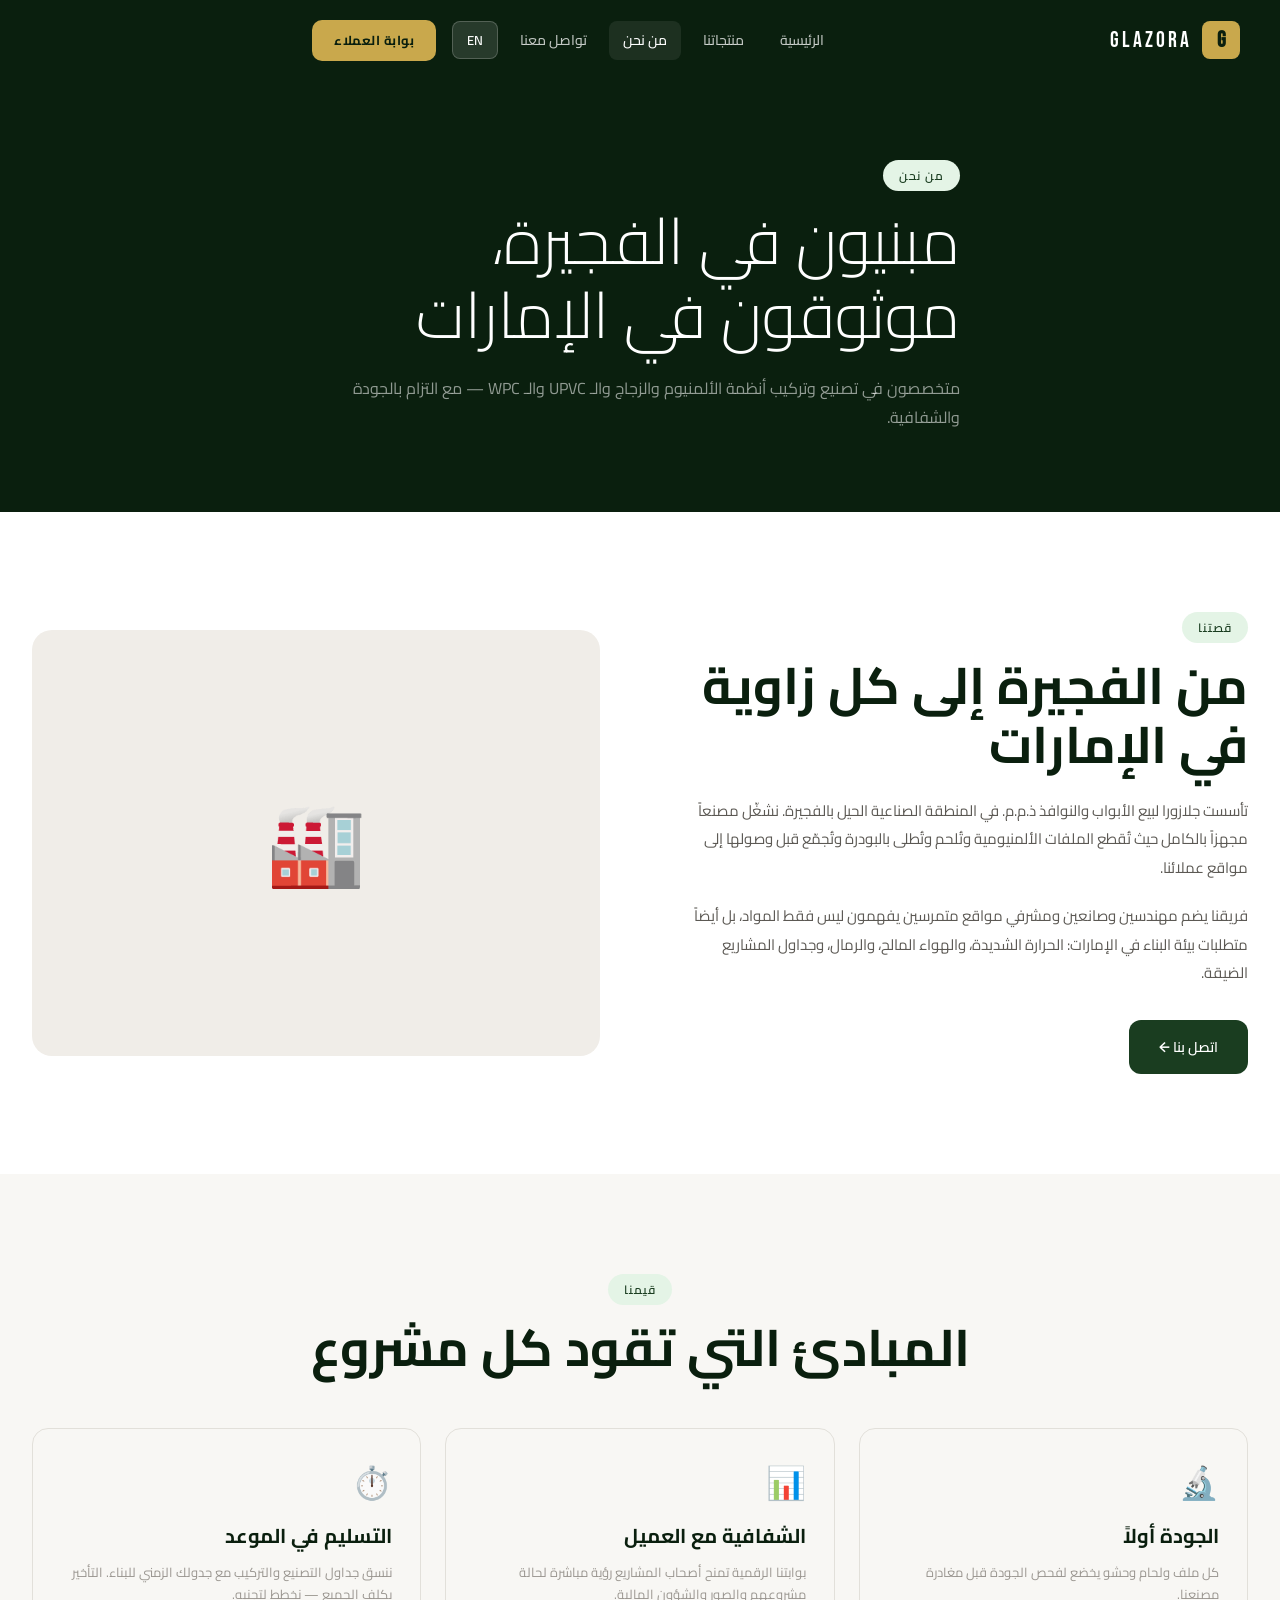
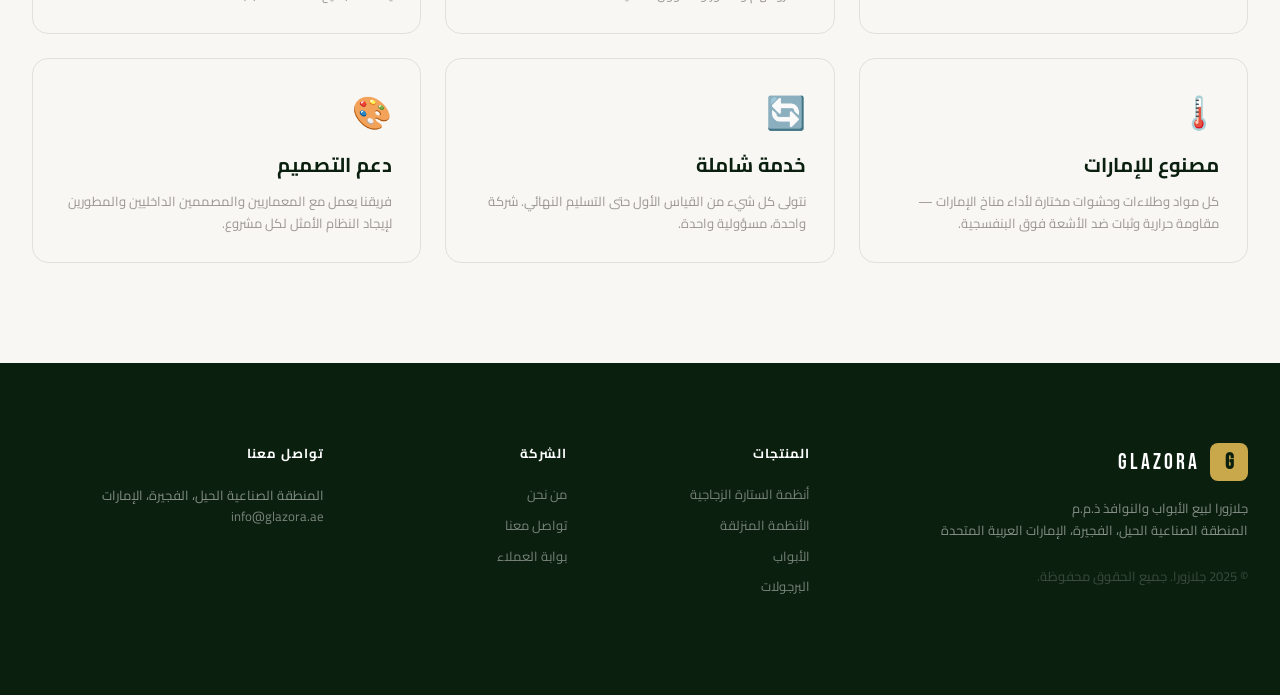
==== about.html @ d3eaf619 "Initial commit" ====
<!DOCTYPE html>
<html lang="ar" dir="rtl">
<head>
  <meta charset="UTF-8"/>
  <meta name="viewport" content="width=device-width, initial-scale=1.0"/>
  <title>من نحن – جلازورا</title>
  <link rel="stylesheet" href="css/style.css"/>
  <link href="https://fonts.googleapis.com/css2?family=Cormorant+Garamond:ital,wght@0,300;0,400;0,500;0,600;0,700;1,400;1,600&family=DM+Sans:wght@300;400;500;600&family=Bebas+Neue&family=Cairo:wght@300;400;500;600;700;800&display=swap" rel="stylesheet"/>
</head>
<body>

<nav class="nav scrolled" id="mainNav">
  <div class="nav-inner">
    <a href="index.html" class="logo"><span class="logo-mark">G</span><span class="logo-text">GLAZORA</span></a>
    <div class="nav-links" id="navLinks">
      <a href="index.html" class="nav-link" data-i18n="nav_home">الرئيسية</a>
      <a href="products.html" class="nav-link" data-i18n="nav_products">منتجاتنا</a>
      <a href="about.html" class="nav-link active" data-i18n="nav_about">من نحن</a>
      <a href="contact.html" class="nav-link" data-i18n="nav_contact">تواصل معنا</a>
      <button class="lang-toggle" id="langToggle" onclick="toggleLang()">EN</button>
      <a href="signin.html" class="nav-btn" data-i18n="nav_portal">بوابة العملاء</a>
    </div>
    <div style="display:flex;align-items:center;gap:10px;">
      <button class="lang-toggle lang-toggle-mobile" id="langToggleMobile" onclick="toggleLang()">EN</button>
      <button class="hamburger" id="hamburger"><span></span><span></span><span></span></button>
    </div>
  </div>
</nav>

<!-- HERO -->
<section class="about-hero">
  <div class="container">
    <div class="about-hero-content fade-in">
      <div class="section-tag" data-i18n="about_tag">من نحن</div>
      <h1 data-i18n="about_title">مبنيون في الفجيرة،<br/>موثوقون في الإمارات</h1>
      <p data-i18n="about_sub">متخصصون في تصنيع وتركيب أنظمة الألمنيوم والزجاج والـ UPVC والـ WPC.</p>
    </div>
  </div>
</section>

<!-- STORY -->
<section style="padding:100px 0;">
  <div class="container">
    <div class="story-grid">
      <div class="fade-in">
        <div class="section-tag" data-i18n="story_tag">قصتنا</div>
        <h2 class="section-title" data-i18n="story_title">من الفجيرة إلى كل زاوية في الإمارات</h2>
        <p style="font-size:15px;color:var(--gray-500);line-height:1.9;margin-bottom:20px;" data-i18n="story_p1">تأسست جلازورا لبيع الأبواب والنوافذ ذ.م.م. في المنطقة الصناعية الحيل بالفجيرة.</p>
        <p style="font-size:15px;color:var(--gray-500);line-height:1.9;margin-bottom:32px;" data-i18n="story_p2">فريقنا يضم مهندسين وصانعين ومشرفي مواقع متمرسين يفهمون بيئة البناء في الإمارات.</p>
        <a href="contact.html" class="btn-primary" data-i18n="story_btn">اتصل بنا ←</a>
      </div>
      <div class="story-img fade-in fade-in-delay-1">🏭</div>
    </div>
  </div>
</section>

<!-- VALUES -->
<section style="background:var(--off-white);padding:100px 0;">
  <div class="container">
    <div style="text-align:center;margin-bottom:16px;">
      <div class="section-tag" data-i18n="val_tag">قيمنا</div>
      <h2 class="section-title" data-i18n="val_title">المبادئ التي تقود كل مشروع</h2>
    </div>
    <div class="values-grid">
      <div class="val-card fade-in"><div class="val-icon">🔬</div><h3 data-i18n="val_quality">الجودة أولاً</h3><p data-i18n="val_quality_desc">كل ملف ولحام وحشو يخضع لفحص الجودة قبل مغادرة مصنعنا.</p></div>
      <div class="val-card fade-in fade-in-delay-1"><div class="val-icon">📊</div><h3 data-i18n="val_trans">الشفافية مع العميل</h3><p data-i18n="val_trans_desc">بوابتنا الرقمية تمنح أصحاب المشاريع رؤية مباشرة لحالة مشروعهم.</p></div>
      <div class="val-card fade-in fade-in-delay-2"><div class="val-icon">⏱️</div><h3 data-i18n="val_time">التسليم في الموعد</h3><p data-i18n="val_time_desc">ننسق جداول التصنيع والتركيب مع جدولك الزمني.</p></div>
      <div class="val-card fade-in"><div class="val-icon">🌡️</div><h3 data-i18n="val_uae">مصنوع للإمارات</h3><p data-i18n="val_uae_desc">كل مواد وطلاءات مختارة لأداء مناخ الإمارات.</p></div>
      <div class="val-card fade-in fade-in-delay-1"><div class="val-icon">🔄</div><h3 data-i18n="val_e2e">خدمة شاملة</h3><p data-i18n="val_e2e_desc">نتولى كل شيء من القياس الأول حتى التسليم النهائي.</p></div>
      <div class="val-card fade-in fade-in-delay-2"><div class="val-icon">🎨</div><h3 data-i18n="val_design">دعم التصميم</h3><p data-i18n="val_design_desc">فريقنا يعمل مع المعماريين والمصممين الداخليين.</p></div>
    </div>
  </div>
</section>

<!-- FOOTER -->
<footer class="footer">
  <div class="container">
    <div class="footer-grid">
      <div class="footer-brand">
        <a href="index.html" class="logo logo-light"><span class="logo-mark">G</span><span class="logo-text">GLAZORA</span></a>
        <p data-i18n="footer_company">جلازورا لبيع الأبواب والنوافذ ذ.م.م</p>
        <p data-i18n="footer_location">المنطقة الصناعية الحيل، الفجيرة، الإمارات العربية المتحدة</p>
        <p class="footer-cr" data-i18n="footer_rights">© 2025 جلازورا. جميع الحقوق محفوظة.</p>
      </div>
      <div class="footer-col">
        <h4 data-i18n="footer_products">المنتجات</h4>
        <a href="products.html" data-i18n="prod_curtain">أنظمة الستارة الزجاجية</a>
        <a href="products.html" data-i18n="prod_sliding">الأنظمة المنزلقة</a>
        <a href="products.html" data-i18n="prod_doors">الأبواب</a>
        <a href="products.html" data-i18n="prod_pergola">البرجولات</a>
      </div>
      <div class="footer-col">
        <h4 data-i18n="footer_company_col">الشركة</h4>
        <a href="about.html" data-i18n="footer_about">من نحن</a>
        <a href="contact.html" data-i18n="footer_contact">تواصل معنا</a>
        <a href="signin.html" data-i18n="nav_portal">بوابة العملاء</a>
      </div>
      <div class="footer-col">
        <h4 data-i18n="footer_contact_col">تواصل معنا</h4>
        <p data-i18n="loc_val">المنطقة الصناعية الحيل، الفجيرة، الإمارات</p>
        <a href="mailto:info@glazora.ae">info@glazora.ae</a>
      </div>
    </div>
  </div>
</footer>

<script src="js/i18n.js"></script>
<script src="js/api.js"></script>
<script src="js/main.js"></script>
<script>
function toggleLang() {
  const newLang = currentLang === 'ar' ? 'en' : 'ar';
  setLang(newLang);
  document.getElementById('langToggle').textContent = newLang === 'ar' ? 'EN' : 'ع';
  document.getElementById('langToggleMobile').textContent = newLang === 'ar' ? 'EN' : 'ع';
}
</script>
</body>
</html>
---- css/style.css ----
/* ============================================
   GLAZORA – Complete Design System
   Arabic RTL Default | Dark Green Luxury
   ============================================ */

/* ── Fonts ─────────────────────────────────── */
@import url('https://fonts.googleapis.com/css2?family=Cormorant+Garamond:ital,wght@0,300;0,400;0,500;0,600;0,700;1,400;1,600&family=DM+Sans:wght@300;400;500;600&family=Bebas+Neue&family=Cairo:wght@300;400;500;600;700;800&display=swap');

/* ── Tokens ─────────────────────────────────── */
:root {
  --green-900: #0a1f0e;
  --green-800: #112a16;
  --green-700: #1a3d20;
  --green-600: #2d5e34;
  --green-500: #3d7a45;
  --green-400: #5db86a;
  --green-300: #8fd097;
  --green-200: #c4e8c9;
  --green-100: #e4f4e6;
  --gold:       #c9a84c;
  --gold-light: #e8d08a;
  --off-white:  #f8f7f4;
  --cream:      #f2efe8;
  --gray-600:   #3d3a35;
  --gray-500:   #5c5954;
  --gray-400:   #9a9690;
  --gray-300:   #c8c5bf;
  --gray-200:   #e2e0da;
  --gray-100:   #f0ede8;
  --white:      #ffffff;
  --font-display: 'Cormorant Garamond', 'Cairo', serif;
  --font-sans: 'DM Sans', 'Cairo', sans-serif;
  --font-arabic: 'Cairo', 'DM Sans', sans-serif;
  --font-title: 'Bebas Neue', 'Cairo', sans-serif;
  --radius: 16px;
  --radius-sm: 8px;
  --shadow: 0 4px 24px rgba(0,0,0,0.06);
  --shadow-md: 0 8px 40px rgba(0,0,0,0.10);
  --shadow-lg: 0 16px 64px rgba(0,0,0,0.14);
  --transition: 0.3s cubic-bezier(0.4,0,0.2,1);
}

/* ── Reset ──────────────────────────────────── */
*, *::before, *::after { box-sizing: border-box; margin: 0; padding: 0; }
html { scroll-behavior: smooth; }
body {
  font-family: var(--font-arabic);
  background: var(--white);
  color: var(--gray-600);
  line-height: 1.6;
  -webkit-font-smoothing: antialiased;
}
[lang="en"] body { font-family: var(--font-sans); }
a { color: inherit; text-decoration: none; }
img { max-width: 100%; display: block; }
button { cursor: pointer; border: none; background: none; font-family: inherit; }
input, textarea, select { font-family: inherit; }

/* ── Container ──────────────────────────────── */
.container { max-width: 1280px; margin: 0 auto; padding: 0 32px; }
@media (max-width: 768px) { .container { padding: 0 20px; } }

/* ── NAV ────────────────────────────────────── */
.nav {
  position: fixed; top: 0; inset-inline-start: 0; inset-inline-end: 0;
  z-index: 1000;
  padding: 20px 40px;
  transition: var(--transition);
}
.nav.scrolled {
  background: rgba(10,31,14,0.96);
  backdrop-filter: blur(16px);
  padding: 14px 40px;
  box-shadow: 0 2px 24px rgba(0,0,0,0.2);
}
.nav-inner { display: flex; align-items: center; justify-content: space-between; max-width: 1280px; margin: 0 auto; }
.logo { display: flex; align-items: center; gap: 10px; color: var(--white); }
.logo-mark {
  width: 38px; height: 38px; border-radius: 8px;
  background: var(--gold); color: var(--green-900);
  display: flex; align-items: center; justify-content: center;
  font-family: var(--font-title); font-size: 22px; font-weight: 700;
}
.logo-text { font-family: var(--font-title); font-size: 22px; letter-spacing: 3px; color: var(--white); }
.nav-links { display: flex; align-items: center; gap: 8px; }
.nav-link {
  color: rgba(255,255,255,0.75); font-size: 14px; font-weight: 500;
  padding: 8px 14px; border-radius: 8px;
  transition: var(--transition);
}
.nav-link:hover, .nav-link.active { color: var(--white); background: rgba(255,255,255,0.08); }
.nav-btn {
  background: var(--gold); color: var(--green-900);
  padding: 10px 22px; border-radius: 10px;
  font-size: 13px; font-weight: 700; letter-spacing: 0.5px;
  transition: var(--transition); margin-inline-start: 8px;
}
.nav-btn:hover { background: var(--gold-light); transform: translateY(-1px); }
.lang-toggle {
  background: rgba(255,255,255,0.12); color: var(--white);
  border: 1px solid rgba(255,255,255,0.2);
  padding: 6px 14px; border-radius: 8px; font-size: 13px; font-weight: 600;
  transition: var(--transition); cursor: pointer;
}
.lang-toggle:hover { background: rgba(255,255,255,0.2); }
.lang-toggle-mobile { display: none; }
.hamburger { display: none; flex-direction: column; gap: 5px; padding: 4px; }
.hamburger span { display: block; width: 24px; height: 2px; background: var(--white); border-radius: 2px; transition: var(--transition); }
@media (max-width: 900px) {
  .nav { padding: 16px 20px; }
  .nav.scrolled { padding: 12px 20px; }
  .nav-links { display: none; }
  .hamburger { display: flex; }
  .lang-toggle-mobile { display: block; }
  .nav-links.open {
    display: flex; flex-direction: column;
    position: fixed; top: 70px; inset-inline-start: 0; inset-inline-end: 0;
    background: var(--green-900); padding: 20px; gap: 6px;
  }
}

/* ── Buttons ─────────────────────────────────── */
.btn-primary {
  display: inline-flex; align-items: center; gap: 8px;
  background: var(--green-700); color: var(--white);
  padding: 14px 28px; border-radius: 12px;
  font-size: 14px; font-weight: 600;
  transition: var(--transition);
  border: 2px solid transparent;
}
.btn-primary:hover { background: var(--green-600); transform: translateY(-2px); box-shadow: 0 8px 24px rgba(26,61,32,0.3); }
.btn-primary.light { background: var(--gold); color: var(--green-900); }
.btn-primary.light:hover { background: var(--gold-light); }
.btn-ghost {
  display: inline-flex; align-items: center; gap: 8px;
  background: rgba(255,255,255,0.1); color: var(--white);
  border: 1.5px solid rgba(255,255,255,0.3);
  padding: 14px 28px; border-radius: 12px;
  font-size: 14px; font-weight: 500;
  transition: var(--transition);
  backdrop-filter: blur(8px);
}
.btn-ghost:hover { background: rgba(255,255,255,0.18); transform: translateY(-2px); }
.btn-outline {
  display: inline-flex; align-items: center; gap: 8px;
  background: transparent; color: var(--green-700);
  border: 2px solid var(--green-300);
  padding: 12px 24px; border-radius: 12px;
  font-size: 14px; font-weight: 600;
  transition: var(--transition);
}
.btn-outline:hover { background: var(--green-100); border-color: var(--green-500); transform: translateY(-1px); }

/* ── HERO ────────────────────────────────────── */
.hero {
  min-height: 100vh; background: var(--green-900);
  display: flex; align-items: center;
  position: relative; overflow: hidden; padding: 120px 40px 80px;
}
.hero-bg { position: absolute; inset: 0; }
.hero-grid {
  position: absolute; inset: 0;
  background-image: linear-gradient(rgba(255,255,255,0.03) 1px, transparent 1px),
                    linear-gradient(90deg, rgba(255,255,255,0.03) 1px, transparent 1px);
  background-size: 60px 60px;
}
.hero-glow {
  position: absolute; top: -20%; inset-inline-start: 50%; transform: translateX(-50%);
  width: 60%; height: 60%; border-radius: 50%;
  background: radial-gradient(ellipse, rgba(93,184,106,0.12), transparent 70%);
}
.hero-content { position: relative; z-index: 1; max-width: 1280px; margin: 0 auto; width: 100%; display: grid; grid-template-columns: 1fr 1fr; gap: 80px; align-items: center; }
.hero-tag { font-size: 12px; letter-spacing: 3px; text-transform: uppercase; color: var(--green-400); margin-bottom: 24px; }
.hero-title {
  font-family: var(--font-display); font-size: clamp(52px, 7vw, 96px);
  font-weight: 300; color: var(--white); line-height: 1.0; margin-bottom: 28px;
}
.hero-title em { font-style: italic; color: var(--gold); }
.hero-sub { font-size: 16px; color: rgba(255,255,255,0.6); line-height: 1.8; margin-bottom: 40px; max-width: 460px; }
.hero-actions { display: flex; gap: 16px; flex-wrap: wrap; margin-bottom: 56px; }
.hero-stats { display: flex; align-items: center; gap: 0; }
.stat { text-align: center; padding: 0 28px; }
.stat:first-child { padding-inline-start: 0; }
.stat-num { display: block; font-family: var(--font-title); font-size: 36px; color: var(--white); line-height: 1; }
.stat-label { display: block; font-size: 11px; color: rgba(255,255,255,0.4); margin-top: 4px; text-transform: uppercase; letter-spacing: 1px; }
.stat-div { width: 1px; height: 40px; background: rgba(255,255,255,0.12); }
.hero-right { display: flex; flex-direction: column; gap: 20px; }
.hero-cards { display: grid; grid-template-columns: repeat(3, 1fr); gap: 12px; }
.hero-card {
  background: rgba(255,255,255,0.06); border: 1px solid rgba(255,255,255,0.08);
  border-radius: 12px; padding: 20px 16px; text-align: center;
  backdrop-filter: blur(8px); transition: var(--transition);
}
.hero-card:hover { background: rgba(255,255,255,0.1); transform: translateY(-4px); }
.hcard-icon { font-size: 28px; margin-bottom: 8px; }
.hcard-label { font-size: 11px; color: rgba(255,255,255,0.5); letter-spacing: 1px; }
.hero-img-placeholder {
  background: rgba(255,255,255,0.04); border: 1px solid rgba(255,255,255,0.08);
  border-radius: 20px; aspect-ratio: 16/9; display: flex; align-items: center; justify-content: center;
}
.img-shimmer { text-align: center; padding: 40px; }
.shimmer-line { height: 8px; background: rgba(255,255,255,0.08); border-radius: 4px; margin: 12px auto; max-width: 180px; }
.shimmer-line.short { max-width: 100px; }
.img-note { font-size: 12px; color: rgba(255,255,255,0.25); margin-top: 16px; }
.scroll-hint { position: absolute; bottom: 32px; inset-inline-start: 50%; transform: translateX(-50%); display: flex; flex-direction: column; align-items: center; gap: 8px; color: rgba(255,255,255,0.3); font-size: 11px; letter-spacing: 2px; }
.scroll-line { width: 1px; height: 40px; background: linear-gradient(to bottom, transparent, rgba(255,255,255,0.3)); }
@media (max-width: 1024px) { .hero-content { grid-template-columns: 1fr; gap: 40px; } .hero-right { display: none; } }
@media (max-width: 768px) { .hero { padding: 100px 20px 60px; } .hero-title { font-size: 52px; } }

/* ── MARQUEE ─────────────────────────────────── */
.marquee-wrap { overflow: hidden; background: var(--green-800); padding: 14px 0; border-top: 1px solid rgba(255,255,255,0.06); }
.marquee-track { display: flex; gap: 24px; white-space: nowrap; animation: marquee 30s linear infinite; }
[dir="rtl"] .marquee-track { animation-direction: reverse; }
.marquee-track span { font-size: 13px; color: rgba(255,255,255,0.4); font-weight: 500; letter-spacing: 1px; }
.marquee-track .dot { color: var(--green-400); }
@keyframes marquee { 0%{transform:translateX(0)} 100%{transform:translateX(-50%)} }

/* ── SECTIONS ─────────────────────────────────── */
section { padding: 100px 0; }
.section-tag {
  display: inline-block; background: var(--green-100); color: var(--green-700);
  padding: 6px 16px; border-radius: 100px; font-size: 12px; font-weight: 600;
  letter-spacing: 1px; text-transform: uppercase; margin-bottom: 16px;
}
.section-title { font-family: var(--font-display); font-size: clamp(32px, 4vw, 52px); color: var(--green-900); line-height: 1.15; margin-bottom: 20px; }
.section-title.center { text-align: center; }
.section-header { display: flex; align-items: flex-end; justify-content: space-between; margin-bottom: 48px; }
.view-all { color: var(--green-600); font-size: 14px; font-weight: 600; transition: var(--transition); white-space: nowrap; }
.view-all:hover { color: var(--green-800); }
@media (max-width: 600px) { .section-header { flex-direction: column; align-items: flex-start; gap: 12px; } }

/* ── INTRO ───────────────────────────────────── */
.intro-grid { display: grid; grid-template-columns: 1fr 1fr; gap: 80px; align-items: center; }
.intro-left p { color: var(--gray-500); line-height: 1.8; margin-bottom: 16px; font-size: 15px; }
.materials-grid { display: grid; grid-template-columns: 1fr 1fr; gap: 16px; }
.mat-card {
  background: var(--off-white); border-radius: var(--radius); padding: 24px;
  border: 1px solid var(--gray-200); transition: var(--transition);
}
.mat-card:hover { border-color: var(--green-300); background: var(--green-100); transform: translateY(-4px); box-shadow: var(--shadow); }
.mat-icon { font-size: 28px; color: var(--green-500); margin-bottom: 12px; }
.mat-card h4 { font-family: var(--font-display); font-size: 20px; color: var(--green-900); margin-bottom: 6px; }
.mat-card p { font-size: 13px; color: var(--gray-400); line-height: 1.6; }
@media (max-width: 1024px) { .intro-grid { grid-template-columns: 1fr; gap: 48px; } }

/* ── PRODUCTS PREVIEW ────────────────────────── */
.products-preview { background: var(--off-white); }
.products-scroll { display: grid; grid-template-columns: repeat(3, 1fr); gap: 24px; }
@media (max-width: 900px) { .products-scroll { grid-template-columns: repeat(2, 1fr); } }
@media (max-width: 540px) { .products-scroll { grid-template-columns: 1fr; } }
.prod-item { background: var(--white); border-radius: var(--radius); overflow: hidden; transition: var(--transition); border: 1px solid var(--gray-200); }
.prod-item:hover { transform: translateY(-6px); box-shadow: var(--shadow-md); border-color: var(--green-300); }
.prod-thumb { aspect-ratio: 4/3; display: flex; align-items: center; justify-content: center; }
.prod-thumb.curtain  { background: linear-gradient(135deg, #1a3d20, #2d5e34); }
.prod-thumb.sliding  { background: linear-gradient(135deg, #0d2e3a, #1a5268); }
.prod-thumb.doors    { background: linear-gradient(135deg, #2a1a0a, #5c3a1a); }
.prod-thumb.pergola  { background: linear-gradient(135deg, #1a2a1a, #3d5a3d); }
.prod-thumb.handrail { background: linear-gradient(135deg, #1a1a2a, #2d2d5e); }
.prod-thumb.kitchen  { background: linear-gradient(135deg, #2a1a2a, #5e2d5e); }
.prod-thumb-inner { display: flex; align-items: center; justify-content: center; width: 100%; height: 100%; }
.prod-thumb-inner span { font-size: 56px; opacity: 0.7; }
.prod-item h3 { font-family: var(--font-display); font-size: 20px; color: var(--green-900); padding: 20px 20px 8px; }
.prod-item p { font-size: 13px; color: var(--gray-400); padding: 0 20px 20px; line-height: 1.6; }

/* ── PORTAL CTA ──────────────────────────────── */
.portal-cta { background: var(--green-900); }
.portal-card {
  background: rgba(255,255,255,0.04); border: 1px solid rgba(255,255,255,0.08);
  border-radius: 24px; padding: 60px; display: grid; grid-template-columns: 1fr 1fr; gap: 60px; align-items: center;
}
.portal-badge { display: inline-block; background: var(--gold); color: var(--green-900); padding: 6px 16px; border-radius: 100px; font-size: 12px; font-weight: 700; letter-spacing: 1px; margin-bottom: 20px; }
.portal-left h2 { font-family: var(--font-display); font-size: clamp(32px, 4vw, 52px); color: var(--white); line-height: 1.15; margin-bottom: 20px; }
.portal-left p { font-size: 15px; color: rgba(255,255,255,0.55); line-height: 1.8; margin-bottom: 32px; }
.portal-features { display: flex; flex-direction: column; gap: 20px; }
.pf-item { display: flex; gap: 16px; align-items: flex-start; }
.pf-icon { font-size: 24px; flex-shrink: 0; }
.pf-item h4 { color: var(--white); font-size: 15px; font-weight: 600; margin-bottom: 2px; }
.pf-item p { font-size: 13px; color: rgba(255,255,255,0.4); }
@media (max-width: 900px) { .portal-card { grid-template-columns: 1fr; padding: 40px 28px; } }

/* ── WHY ─────────────────────────────────────── */
.why-grid { display: grid; grid-template-columns: repeat(4, 1fr); gap: 24px; margin-top: 48px; }
@media (max-width: 900px) { .why-grid { grid-template-columns: repeat(2,1fr); } }
@media (max-width: 540px) { .why-grid { grid-template-columns: 1fr; } }
.why-item { padding: 32px; border: 1px solid var(--gray-200); border-radius: var(--radius); transition: var(--transition); }
.why-item:hover { border-color: var(--green-300); background: var(--green-100); transform: translateY(-4px); }
.why-num { font-family: var(--font-title); font-size: 48px; color: var(--green-200); margin-bottom: 16px; line-height: 1; }
.why-item h3 { font-family: var(--font-display); font-size: 20px; color: var(--green-900); margin-bottom: 10px; }
.why-item p { font-size: 13px; color: var(--gray-400); line-height: 1.7; }

/* ── CONTACT STRIP ──────────────────────────── */
.contact-strip { background: var(--off-white); padding: 48px 0; border-top: 1px solid var(--gray-200); }
.strip-grid { display: flex; align-items: center; gap: 32px; flex-wrap: wrap; }
.strip-item { display: flex; align-items: center; gap: 14px; flex: 1; min-width: 180px; }
.strip-icon { font-size: 24px; }
.strip-item strong { display: block; font-size: 12px; text-transform: uppercase; letter-spacing: 1px; color: var(--gray-400); margin-bottom: 2px; }
.strip-item p { font-size: 15px; color: var(--green-800); font-weight: 600; }
.strip-item a { color: var(--green-700); font-weight: 600; transition: var(--transition); }
.strip-div { width: 1px; height: 48px; background: var(--gray-200); }
@media (max-width: 768px) { .strip-div { display: none; } .strip-grid { gap: 20px; } }

/* ── FOOTER ──────────────────────────────────── */
.footer { background: var(--green-900); color: rgba(255,255,255,0.5); padding: 80px 0 40px; }
.footer-grid { display: grid; grid-template-columns: 2fr 1fr 1fr 1.5fr; gap: 48px; margin-bottom: 48px; }
.footer-brand .logo { margin-bottom: 16px; }
.footer-brand p { font-size: 13px; line-height: 1.7; }
.footer-cr { margin-top: 24px; font-size: 12px; color: rgba(255,255,255,0.2); }
.footer-col h4 { color: var(--white); font-size: 13px; font-weight: 700; letter-spacing: 1px; text-transform: uppercase; margin-bottom: 20px; }
.footer-col a { display: block; font-size: 13px; color: rgba(255,255,255,0.45); margin-bottom: 10px; transition: var(--transition); }
.footer-col a:hover { color: var(--white); }
.footer-col p { font-size: 13px; line-height: 1.7; }
@media (max-width: 1024px) { .footer-grid { grid-template-columns: 1fr 1fr; gap: 32px; } }
@media (max-width: 540px) { .footer-grid { grid-template-columns: 1fr; } }

/* ── ABOUT ───────────────────────────────────── */
.about-hero { min-height: 55vh; background: var(--green-900); padding: 160px 40px 80px; display: flex; align-items: center; }
.about-hero-content { max-width: 640px; }
.about-hero h1 { font-family: var(--font-display); font-size: clamp(40px, 5vw, 72px); color: var(--white); font-weight: 300; line-height: 1.15; margin-bottom: 20px; }
.about-hero p { font-size: 16px; color: rgba(255,255,255,0.55); line-height: 1.8; }
.story-grid { display: grid; grid-template-columns: 1fr 1fr; gap: 80px; align-items: center; }
@media (max-width: 900px) { .story-grid { grid-template-columns: 1fr; gap: 40px; } }
.story-img { aspect-ratio: 4/3; background: var(--gray-100); border-radius: 20px; display: flex; align-items: center; justify-content: center; font-size: 80px; }
.values-grid { display: grid; grid-template-columns: repeat(3, 1fr); gap: 24px; margin-top: 48px; }
@media (max-width: 900px) { .values-grid { grid-template-columns: repeat(2, 1fr); } }
@media (max-width: 540px) { .values-grid { grid-template-columns: 1fr; } }
.val-card { background: var(--off-white); border: 1px solid var(--gray-200); border-radius: var(--radius); padding: 28px; transition: var(--transition); }
.val-card:hover { border-color: var(--green-300); transform: translateY(-4px); box-shadow: var(--shadow); }
.val-icon { font-size: 32px; margin-bottom: 12px; }
.val-card h3 { font-family: var(--font-display); font-size: 20px; color: var(--green-900); margin-bottom: 8px; }
.val-card p { font-size: 13px; color: var(--gray-400); line-height: 1.7; }

/* ── CONTACT ─────────────────────────────────── */
.contact-hero { background: var(--green-900); padding: 140px 40px 80px; }
.contact-hero-content { max-width: 540px; }
.contact-hero h1 { font-family: var(--font-display); font-size: clamp(36px, 5vw, 64px); color: var(--white); font-weight: 300; line-height: 1.15; margin-bottom: 16px; }
.contact-hero p { font-size: 16px; color: rgba(255,255,255,0.55); line-height: 1.8; }
.contact-grid { display: grid; grid-template-columns: 1fr 1.6fr; gap: 64px; }
@media (max-width: 900px) { .contact-grid { grid-template-columns: 1fr; } }
.contact-info-card { background: var(--off-white); border-radius: var(--radius); padding: 32px; border: 1px solid var(--gray-200); margin-bottom: 20px; }
.contact-info-label { font-size: 11px; text-transform: uppercase; letter-spacing: 1px; color: var(--gray-400); margin-bottom: 6px; }
.contact-info-value { font-size: 15px; font-weight: 600; color: var(--green-800); line-height: 1.6; }
.contact-portal-card { background: var(--green-900); border-radius: var(--radius); padding: 28px; }
.contact-portal-card h4 { color: var(--white); font-size: 16px; font-weight: 600; margin-bottom: 8px; }
.contact-portal-card p { font-size: 13px; color: rgba(255,255,255,0.5); line-height: 1.7; margin-bottom: 16px; }
.contact-portal-card a { color: var(--gold); font-weight: 600; }
.contact-form-wrap { background: var(--white); border: 1px solid var(--gray-200); border-radius: 24px; padding: 48px; box-shadow: var(--shadow); }
.contact-form-wrap h3 { font-family: var(--font-display); font-size: 28px; color: var(--green-900); margin-bottom: 28px; }
.form-row { display: grid; grid-template-columns: 1fr 1fr; gap: 16px; }
@media (max-width: 540px) { .form-row { grid-template-columns: 1fr; } }
.form-group { display: flex; flex-direction: column; gap: 8px; margin-bottom: 16px; }
.form-group label { font-size: 13px; font-weight: 600; color: var(--green-900); }
.form-group input,
.form-group select,
.form-group textarea {
  padding: 13px 16px; border: 1.5px solid var(--gray-200); border-radius: 10px;
  font-size: 14px; color: var(--green-900); background: var(--white);
  transition: var(--transition); outline: none; resize: vertical;
}
.form-group input:focus,
.form-group select:focus,
.form-group textarea:focus { border-color: var(--green-500); box-shadow: 0 0 0 3px rgba(93,184,106,0.12); }
.form-success { background: var(--green-100); border: 1.5px solid var(--green-300); border-radius: 12px; padding: 16px 20px; font-size: 14px; color: var(--green-800); font-weight: 600; display: none; margin-top: 16px; }

/* ── AUTH ────────────────────────────────────── */
.auth-wrap { display: grid; grid-template-columns: 1fr 1.2fr; min-height: 100vh; }
.auth-left {
  background: var(--green-900); padding: 48px; display: flex; flex-direction: column; justify-content: space-between;
  background-image: linear-gradient(135deg, var(--green-900) 60%, var(--green-800));
}
.auth-left-content { flex: 1; display: flex; flex-direction: column; justify-content: center; padding: 40px 0; }
.auth-left h2 { font-family: var(--font-display); font-size: clamp(36px, 4vw, 52px); color: var(--white); font-weight: 300; line-height: 1.2; margin: 28px 0 16px; }
.auth-left h2 em { color: var(--gold); font-style: italic; }
.auth-left p { font-size: 15px; color: rgba(255,255,255,0.5); line-height: 1.8; margin-bottom: 32px; }
.auth-features { display: flex; flex-direction: column; gap: 14px; }
.auth-feature { display: flex; align-items: center; gap: 12px; font-size: 13px; color: rgba(255,255,255,0.55); }
.af-icon { font-size: 18px; }
.auth-right { display: flex; align-items: center; justify-content: center; padding: 48px; background: var(--off-white); }
.auth-box { width: 100%; max-width: 420px; background: var(--white); border-radius: 24px; padding: 48px 40px; box-shadow: var(--shadow-lg); }
.auth-box h3 { font-family: var(--font-display); font-size: 32px; color: var(--green-900); margin-bottom: 8px; }
.auth-sub { font-size: 14px; color: var(--gray-400); line-height: 1.7; margin-bottom: 28px; }
.auth-tabs { display: flex; gap: 8px; margin-bottom: 24px; background: var(--off-white); border-radius: 10px; padding: 4px; }
.auth-tab { flex: 1; padding: 10px; border-radius: 8px; font-size: 13px; font-weight: 600; color: var(--gray-400); transition: var(--transition); }
.auth-tab.active { background: var(--white); color: var(--green-800); box-shadow: var(--shadow); }
.auth-divider { display: flex; align-items: center; gap: 12px; margin: 24px 0; }
.auth-divider::before, .auth-divider::after { content: ''; flex: 1; height: 1px; background: var(--gray-200); }
.auth-divider span { font-size: 12px; color: var(--gray-300); }
.otp-inputs { display: flex; gap: 10px; justify-content: center; margin: 24px 0; }
.otp-input {
  width: 48px; height: 56px; border: 2px solid var(--gray-200); border-radius: 12px;
  text-align: center; font-size: 22px; font-weight: 700; color: var(--green-900);
  transition: var(--transition); outline: none; background: var(--white);
}
.otp-input:focus { border-color: var(--green-500); box-shadow: 0 0 0 3px rgba(93,184,106,0.12); }
.auth-back a { color: var(--green-600); font-size: 13px; font-weight: 600; }
@media (max-width: 900px) { .auth-wrap { grid-template-columns: 1fr; } .auth-left { display: none; } .auth-right { padding: 24px; min-height: 100vh; } }

/* ── DASHBOARD ───────────────────────────────── */
.dashboard-wrap { display: grid; grid-template-columns: 260px 1fr; min-height: 100vh; }
.sidebar {
  background: var(--green-900); display: flex; flex-direction: column;
  position: fixed; top: 0; bottom: 0; width: 260px; z-index: 100;
  transition: var(--transition);
}
[dir="ltr"] .sidebar { left: 0; }
[dir="rtl"] .sidebar { right: 0; }
.sidebar-header { padding: 24px 20px; border-bottom: 1px solid rgba(255,255,255,0.06); }
.sidebar-nav { flex: 1; padding: 20px 12px; overflow-y: auto; }
.sidebar-section-label { font-size: 10px; text-transform: uppercase; letter-spacing: 2px; color: rgba(255,255,255,0.25); padding: 0 8px; margin-bottom: 8px; }
.sidebar-link {
  display: flex; align-items: center; gap: 10px;
  padding: 12px 14px; border-radius: 10px; cursor: pointer;
  font-size: 14px; font-weight: 500; color: rgba(255,255,255,0.55);
  transition: var(--transition); margin-bottom: 4px;
}
.sidebar-link:hover { background: rgba(255,255,255,0.08); color: var(--white); }
.sidebar-link.active { background: rgba(255,255,255,0.12); color: var(--white); }
.sidebar-icon { font-size: 18px; width: 24px; text-align: center; flex-shrink: 0; }
.sidebar-footer { padding: 12px; border-top: 1px solid rgba(255,255,255,0.06); }
.main-area {
  margin-inline-start: 260px; min-height: 100vh; background: var(--off-white);
  display: flex; flex-direction: column;
}
.top-bar {
  background: var(--white); padding: 20px 32px; display: flex; align-items: center; gap: 16px;
  border-bottom: 1px solid var(--gray-200); position: sticky; top: 0; z-index: 50;
}
.top-bar #sidebarToggle { display: none; }
.top-bar-title { flex: 1; }
.top-bar-title h2 { font-family: var(--font-display); font-size: 22px; color: var(--green-900); }
.top-bar-title p { font-size: 12px; color: var(--gray-400); }
.top-bar-right { display: flex; align-items: center; gap: 12px; }
.avatar {
  width: 40px; height: 40px; border-radius: 50%;
  background: var(--green-700); color: var(--white);
  display: flex; align-items: center; justify-content: center;
  font-size: 16px; font-weight: 700;
}
.dashboard-content { flex: 1; padding: 32px; }
.tab-content { animation: fadeIn 0.3s ease; }
@keyframes fadeIn { from{opacity:0;transform:translateY(8px)} to{opacity:1;transform:translateY(0)} }

/* KPI cards */
.kpi-row { display: grid; grid-template-columns: repeat(4, 1fr); gap: 16px; margin-bottom: 24px; }
@media (max-width: 900px) { .kpi-row { grid-template-columns: repeat(2,1fr); } }
.kpi-card { background: var(--white); border-radius: var(--radius); padding: 24px; border: 1px solid var(--gray-200); }
.kpi-card.accent { background: var(--green-900); border-color: var(--green-900); }
.kpi-card.accent .kpi-label, .kpi-card.accent .kpi-sub { color: rgba(255,255,255,0.5); }
.kpi-card.accent .kpi-value { color: var(--white); }
.kpi-label { font-size: 11px; text-transform: uppercase; letter-spacing: 1px; color: var(--gray-400); margin-bottom: 10px; }
.kpi-value { font-family: var(--font-display); font-size: 28px; color: var(--green-900); line-height: 1; margin-bottom: 4px; }
.kpi-sub { font-size: 12px; color: var(--gray-400); }

/* Dash grid & cards */
.dash-grid { display: grid; grid-template-columns: 1fr 1fr; gap: 16px; margin-bottom: 16px; }
@media (max-width: 900px) { .dash-grid { grid-template-columns: 1fr; } }
.dash-card { background: var(--white); border-radius: var(--radius); border: 1px solid var(--gray-200); overflow: hidden; }
.dash-card-header { display: flex; align-items: center; justify-content: space-between; padding: 20px 24px 0; }
.dash-card-header h3 { font-family: var(--font-display); font-size: 20px; color: var(--green-900); }
.dash-card-body { padding: 20px 24px 24px; }

/* Progress */
.progress-bar { width: 100%; background: var(--gray-100); border-radius: 100px; overflow: hidden; }
.progress-fill { height: 100%; background: linear-gradient(90deg, var(--green-600), var(--green-400)); border-radius: 100px; transition: width 1s cubic-bezier(0.4,0,0.2,1); }

/* Phase list */
.phase-list { list-style: none; display: flex; flex-direction: column; gap: 12px; }
.phase-item { display: flex; align-items: center; gap: 12px; font-size: 14px; color: var(--gray-400); }
.phase-item.done { color: var(--green-700); }
.phase-item.active { color: var(--green-900); font-weight: 600; }
.phase-dot { width: 10px; height: 10px; border-radius: 50%; background: var(--gray-200); flex-shrink: 0; }
.phase-dot.done { background: var(--green-400); }
.phase-dot.active { background: var(--gold); box-shadow: 0 0 0 3px rgba(201,168,76,0.2); }

/* Photo grid */
.photo-grid { display: grid; grid-template-columns: repeat(3, 1fr); gap: 8px; }
.photo-thumb { aspect-ratio: 1; border-radius: 8px; overflow: hidden; cursor: pointer; position: relative; display: flex; align-items: center; justify-content: center; font-size: 24px; }
.photo-thumb.pt-before { background: var(--gray-100); }
.photo-thumb.pt-during { background: var(--green-100); }
.photo-thumb.pt-after  { background: #fef9e7; }
.photo-thumb-label { position: absolute; bottom: 0; inset-inline-start: 0; inset-inline-end: 0; background: rgba(0,0,0,0.5); color: #fff; font-size: 10px; padding: 4px; text-align: center; }

/* Payments */
.payment-row { display: flex; justify-content: space-between; align-items: center; padding: 14px 0; border-bottom: 1px solid var(--gray-100); }
.payment-row:last-child { border-bottom: none; }
.pay-label { font-size: 14px; color: var(--green-900); }
.pay-amount { font-size: 15px; font-weight: 700; color: var(--green-800); font-family: var(--font-display); }
.pay-status { padding: 4px 12px; border-radius: 100px; font-size: 11px; font-weight: 700; white-space: nowrap; }
.pay-status.paid { background: var(--green-100); color: var(--green-700); }
.pay-status.pending { background: #fef3cd; color: #856404; }
.pay-status.remaining { background: var(--gray-100); color: var(--gray-400); }

/* Quotation table */
.quote-table { width: 100%; border-collapse: collapse; font-size: 13px; }
.quote-table th { background: var(--off-white); color: var(--gray-500); font-weight: 600; padding: 12px 14px; text-align: start; font-size: 11px; text-transform: uppercase; letter-spacing: 0.5px; border-bottom: 2px solid var(--gray-200); }
.quote-table td { padding: 12px 14px; border-bottom: 1px solid var(--gray-100); color: var(--green-900); }
.quote-table tr.total-row td { background: var(--green-100); font-weight: 700; border-bottom: none; }
.status-badge { display: inline-block; padding: 4px 12px; border-radius: 100px; font-size: 12px; font-weight: 700; }
.status-badge.connected { background: var(--green-100); color: var(--green-700); }

/* Sidebar mobile */
@media (max-width: 900px) {
  .dashboard-wrap { grid-template-columns: 1fr; }
  .sidebar { transform: translateX(-100%); }
  [dir="rtl"] .sidebar { transform: translateX(100%); }
  .sidebar.open { transform: translateX(0); }
  .main-area { margin-inline-start: 0; }
  .top-bar #sidebarToggle { display: flex; }
  .dashboard-content { padding: 20px 16px; }
}

/* ── FADE IN ANIMATIONS ──────────────────────── */
.fade-in { opacity: 0; transform: translateY(24px); transition: opacity 0.6s ease, transform 0.6s ease; }
.fade-in.visible { opacity: 1; transform: translateY(0); }
.fade-in-delay-1 { transition-delay: 0.1s; }
.fade-in-delay-2 { transition-delay: 0.2s; }
.fade-in-delay-3 { transition-delay: 0.3s; }

/* ── PRODUCTS PAGE ───────────────────────────── */
.products-hero { background: var(--green-900); padding: 140px 40px 80px; }
.products-hero h1 { font-family: var(--font-display); font-size: clamp(40px, 5vw, 72px); color: var(--white); font-weight: 300; line-height: 1.1; }
.products-hero p { font-size: 16px; color: rgba(255,255,255,0.5); margin-top: 16px; max-width: 500px; line-height: 1.8; }
.filter-tabs { display: flex; gap: 10px; flex-wrap: wrap; margin-bottom: 48px; }
.filter-tab { padding: 10px 20px; border-radius: 100px; font-size: 13px; font-weight: 600; background: var(--off-white); color: var(--gray-500); border: 1.5px solid var(--gray-200); transition: var(--transition); cursor: pointer; }
.filter-tab.active, .filter-tab:hover { background: var(--green-700); color: var(--white); border-color: var(--green-700); }
.products-full-grid { display: grid; grid-template-columns: repeat(3, 1fr); gap: 28px; }
@media (max-width: 1024px) { .products-full-grid { grid-template-columns: repeat(2, 1fr); } }
@media (max-width: 540px) { .products-full-grid { grid-template-columns: 1fr; } }
.product-card { background: var(--white); border-radius: var(--radius); overflow: hidden; border: 1px solid var(--gray-200); transition: var(--transition); }
.product-card:hover { transform: translateY(-6px); box-shadow: var(--shadow-md); border-color: var(--green-300); }
.product-card .prod-thumb { aspect-ratio: 4/3; }
.product-card-body { padding: 24px; }
.product-card-body h3 { font-family: var(--font-display); font-size: 22px; color: var(--green-900); margin-bottom: 8px; }
.product-card-body p { font-size: 13px; color: var(--gray-400); line-height: 1.7; margin-bottom: 16px; }
.product-card-body .tag-list { display: flex; flex-wrap: wrap; gap: 6px; }
.product-tag { padding: 4px 10px; background: var(--green-100); color: var(--green-700); border-radius: 100px; font-size: 11px; font-weight: 600; }
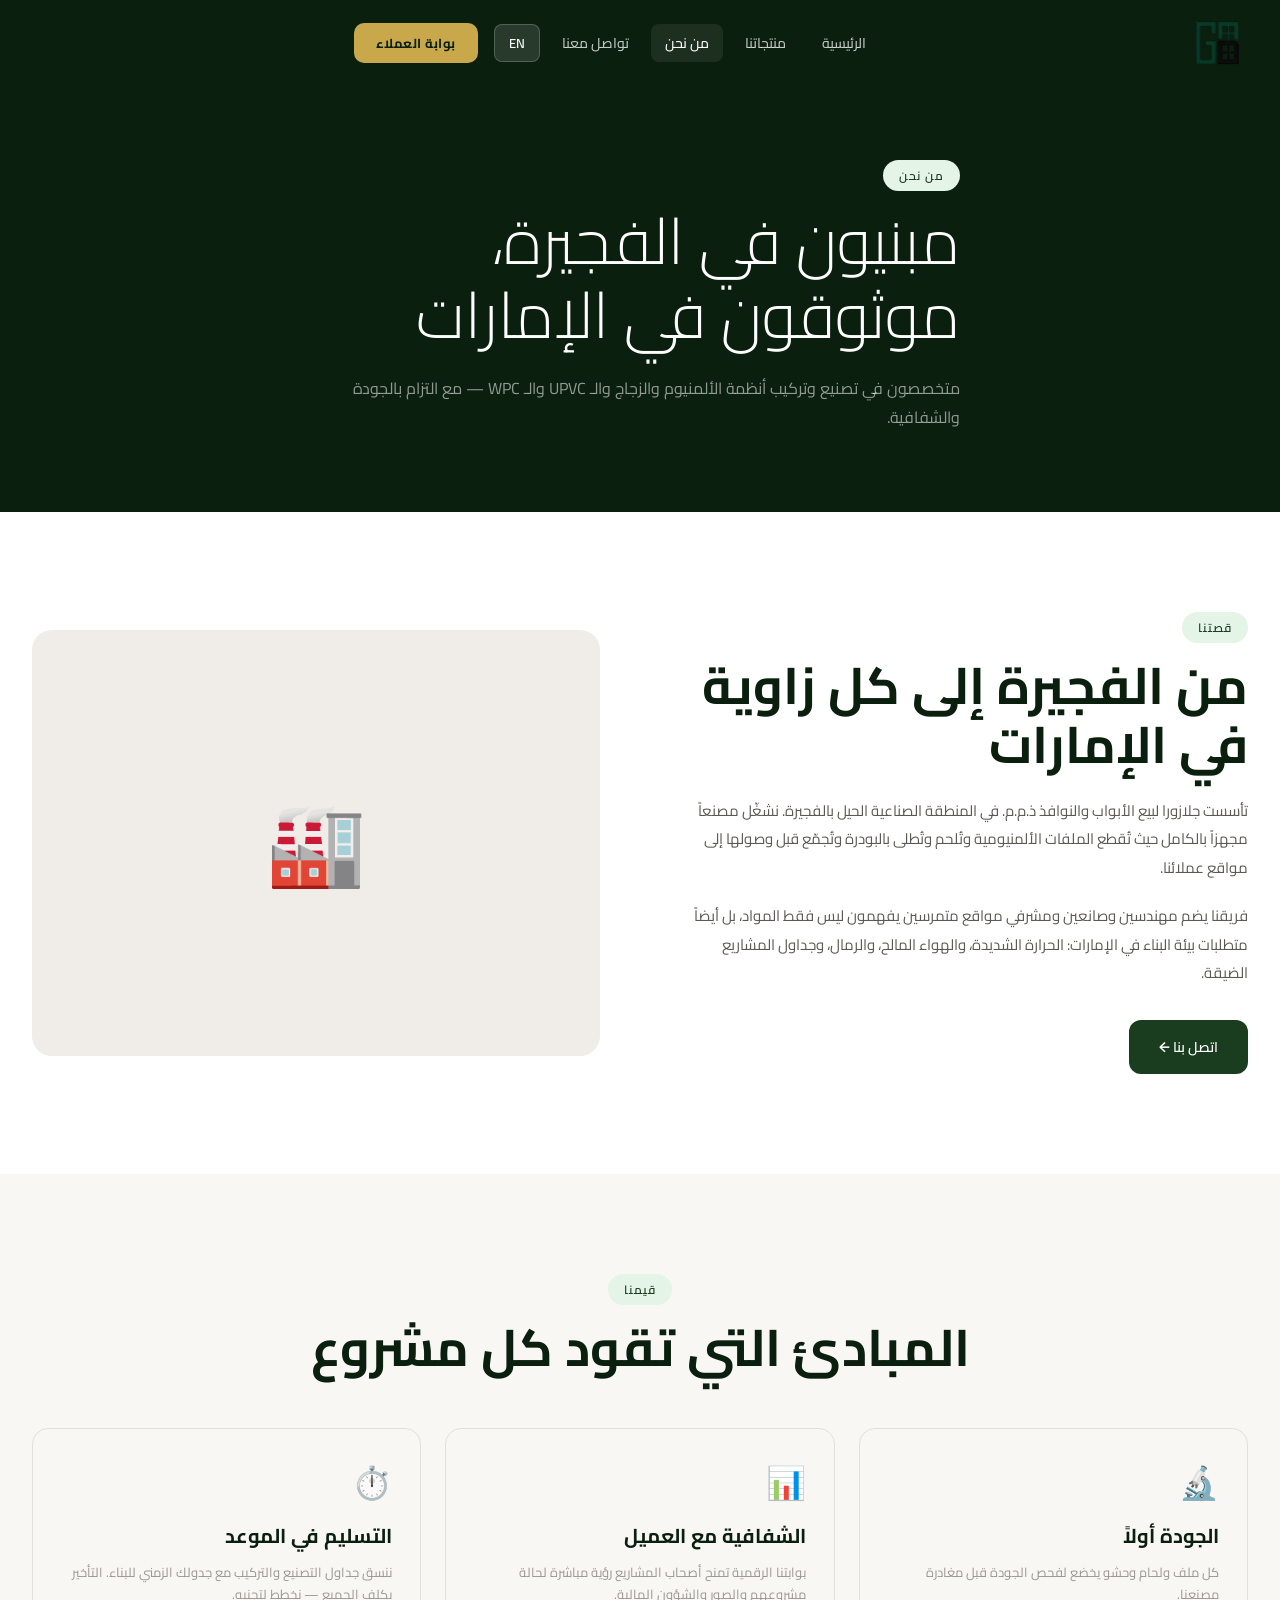
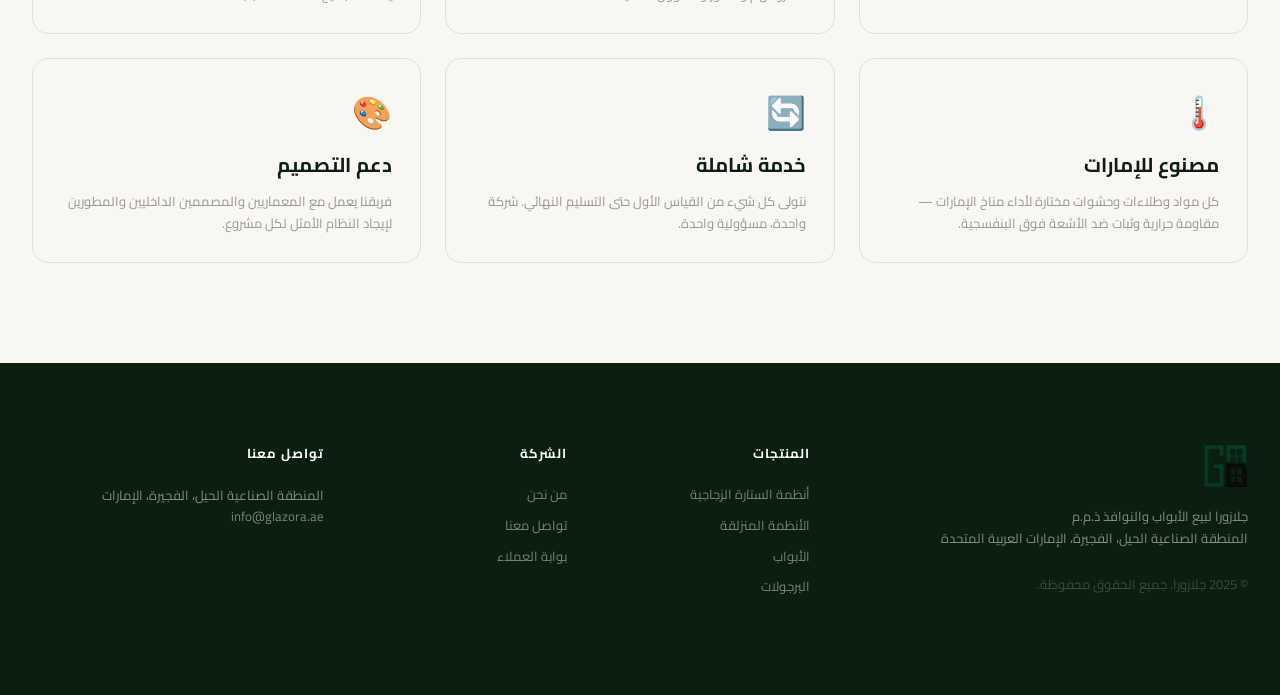
==== commit c243aaef: "adding logo and hero image" ====
--- a/about.html
+++ b/about.html
@@ -11,7 +11,7 @@
 
 <nav class="nav scrolled" id="mainNav">
   <div class="nav-inner">
-    <a href="index.html" class="logo"><span class="logo-mark">G</span><span class="logo-text">GLAZORA</span></a>
+    <a href="index.html" class="logo"><img src="photos/logo.png" alt="Glazora" class="logo-img"/></a>
     <div class="nav-links" id="navLinks">
       <a href="index.html" class="nav-link" data-i18n="nav_home">الرئيسية</a>
       <a href="products.html" class="nav-link" data-i18n="nav_products">منتجاتنا</a>
@@ -77,7 +77,7 @@
   <div class="container">
     <div class="footer-grid">
       <div class="footer-brand">
-        <a href="index.html" class="logo logo-light"><span class="logo-mark">G</span><span class="logo-text">GLAZORA</span></a>
+        <a href="index.html" class="logo logo-light"><img src="photos/logo.png" alt="Glazora" class="logo-img"/></a>
         <p data-i18n="footer_company">جلازورا لبيع الأبواب والنوافذ ذ.م.م</p>
         <p data-i18n="footer_location">المنطقة الصناعية الحيل، الفجيرة، الإمارات العربية المتحدة</p>
         <p class="footer-cr" data-i18n="footer_rights">© 2025 جلازورا. جميع الحقوق محفوظة.</p>
--- a/css/style.css
+++ b/css/style.css
@@ -75,6 +75,7 @@
 }
 .nav-inner { display: flex; align-items: center; justify-content: space-between; max-width: 1280px; margin: 0 auto; }
 .logo { display: flex; align-items: center; gap: 10px; color: var(--white); }
+.logo-img { height: 46px; width: auto; display: block; object-fit: contain; }
 .logo-mark {
   width: 38px; height: 38px; border-radius: 8px;
   background: var(--gold); color: var(--green-900);
@@ -202,6 +203,27 @@
 .shimmer-line { height: 8px; background: rgba(255,255,255,0.08); border-radius: 4px; margin: 12px auto; max-width: 180px; }
 .shimmer-line.short { max-width: 100px; }
 .img-note { font-size: 12px; color: rgba(255,255,255,0.25); margin-top: 16px; }
+.hero-img-container {
+  position: relative; border-radius: 20px; overflow: hidden; aspect-ratio: 4/3;
+  box-shadow: 0 24px 80px rgba(0,0,0,0.5), 0 0 0 1px rgba(255,255,255,0.08);
+}
+.hero-project-img {
+  width: 100%; height: 100%; object-fit: cover; display: block;
+  transition: transform 0.6s ease;
+}
+.hero-img-container:hover .hero-project-img { transform: scale(1.03); }
+.hero-img-overlay {
+  position: absolute; inset: 0;
+  background: linear-gradient(to top, rgba(10,31,14,0.55) 0%, transparent 50%);
+  pointer-events: none;
+}
+.hero-img-badge {
+  position: absolute; bottom: 16px; inset-inline-start: 16px;
+  background: rgba(10,31,14,0.75); backdrop-filter: blur(12px);
+  border: 1px solid rgba(255,255,255,0.12);
+  border-radius: 10px; padding: 10px 16px;
+  color: var(--white); font-size: 12px; letter-spacing: 1px;
+}
 .scroll-hint { position: absolute; bottom: 32px; inset-inline-start: 50%; transform: translateX(-50%); display: flex; flex-direction: column; align-items: center; gap: 8px; color: rgba(255,255,255,0.3); font-size: 11px; letter-spacing: 2px; }
 .scroll-line { width: 1px; height: 40px; background: linear-gradient(to bottom, transparent, rgba(255,255,255,0.3)); }
 @media (max-width: 1024px) { .hero-content { grid-template-columns: 1fr; gap: 40px; } .hero-right { display: none; } }
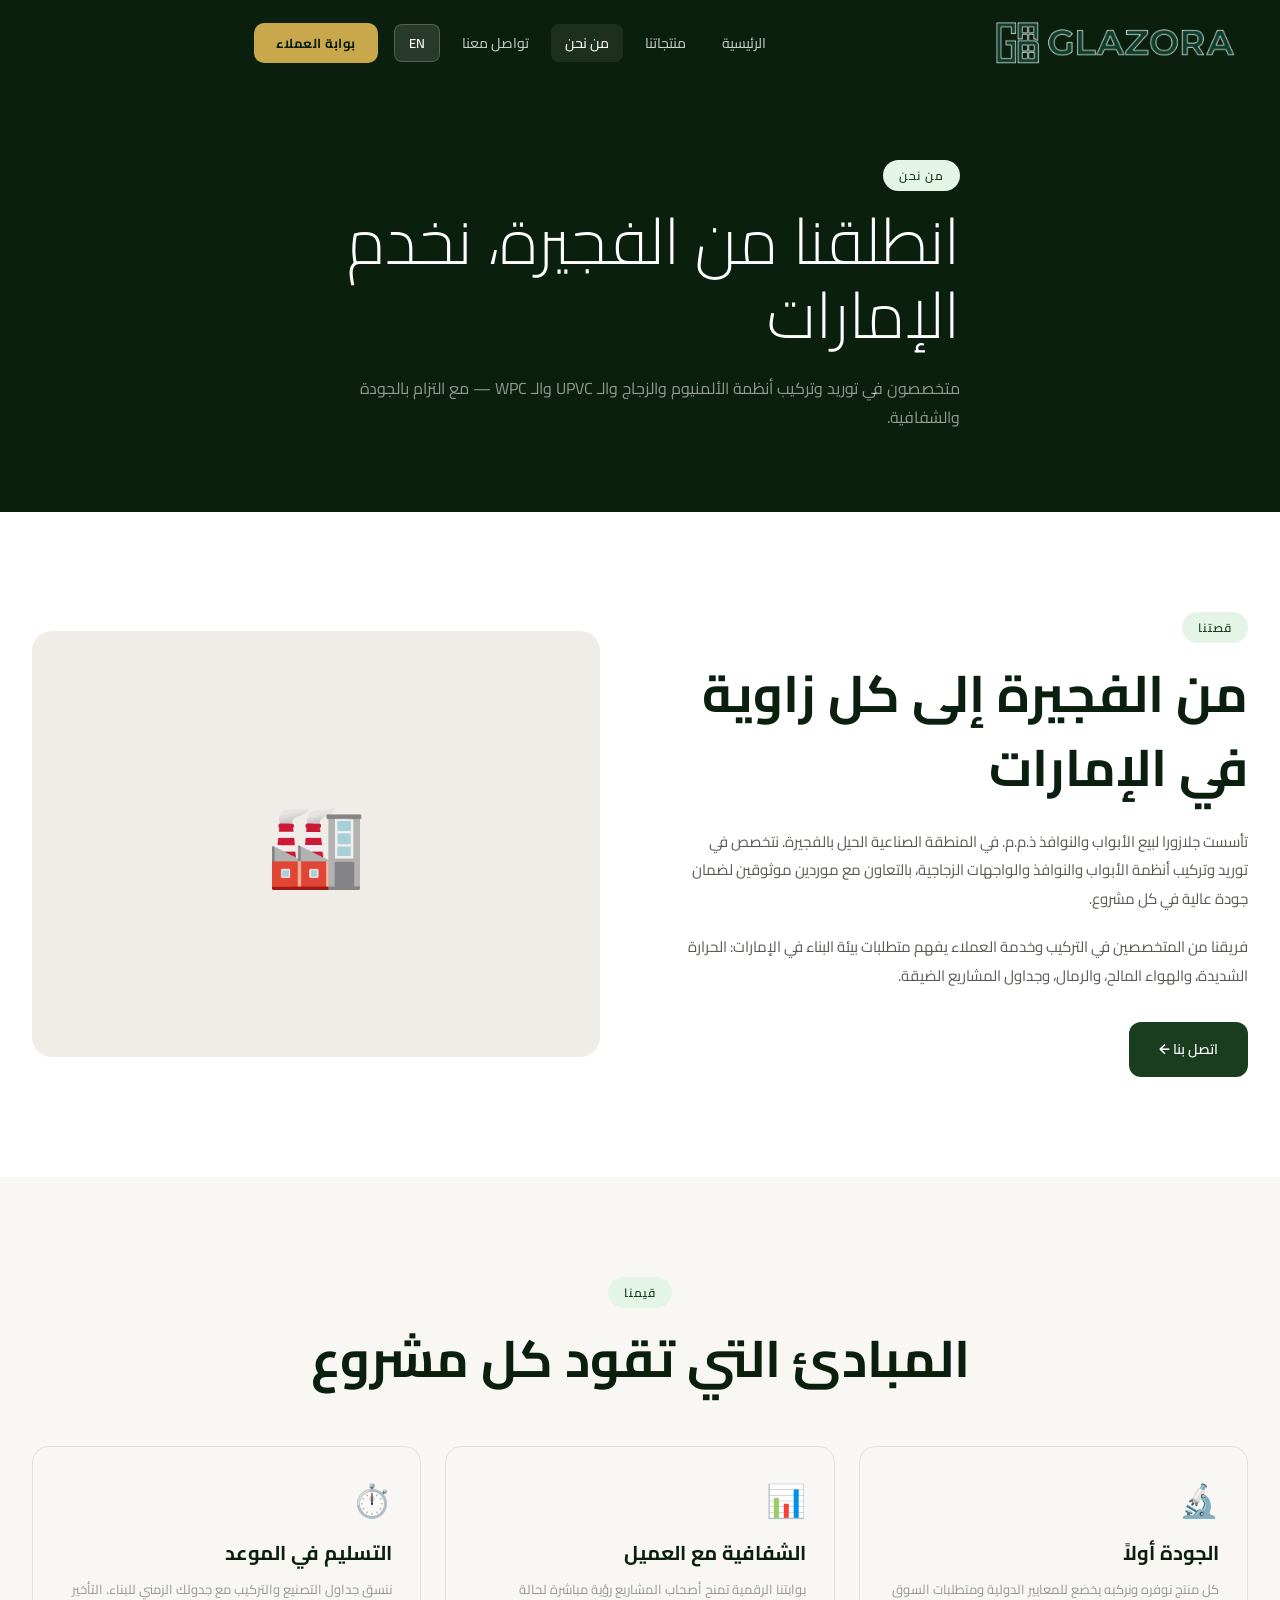
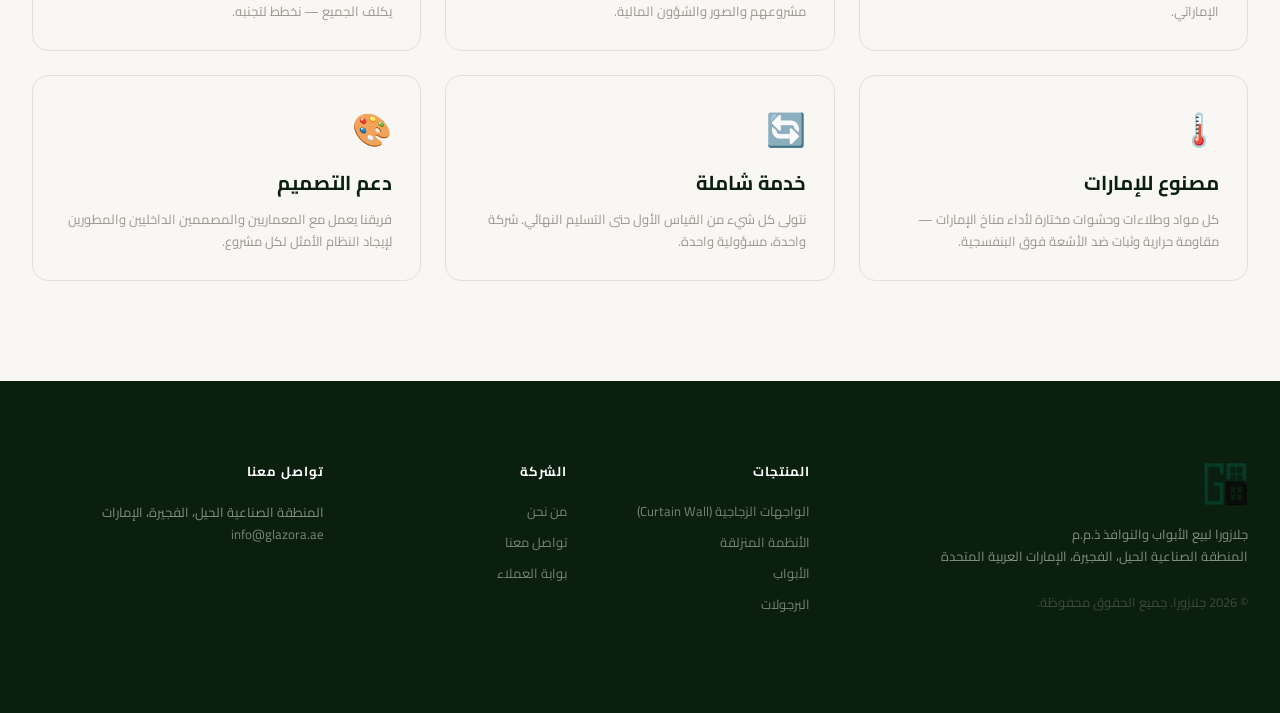
==== commit eee965be: "updating images and designs" ====
--- a/about.html
+++ b/about.html
@@ -11,7 +11,7 @@
 
 <nav class="nav scrolled" id="mainNav">
   <div class="nav-inner">
-    <a href="index.html" class="logo"><img src="photos/logo.png" alt="Glazora" class="logo-img"/></a>
+    <a href="index.html" class="logo"><img src="photos/logo2.png" alt="Glazora" class="logo-img"/></a>
     <div class="nav-links" id="navLinks">
       <a href="index.html" class="nav-link" data-i18n="nav_home">الرئيسية</a>
       <a href="products.html" class="nav-link" data-i18n="nav_products">منتجاتنا</a>
--- a/css/style.css
+++ b/css/style.css
@@ -52,6 +52,8 @@
 }
 [lang="en"] body { font-family: var(--font-sans); }
 a { color: inherit; text-decoration: none; }
+a[href^="tel"] { text-align:right; direction: ltr; unicode-bidi: embed; display: inline-block; }
+[lang="en"] a[href^="tel"] {text-align:left;}
 img { max-width: 100%; display: block; }
 button { cursor: pointer; border: none; background: none; font-family: inherit; }
 input, textarea, select { font-family: inherit; }
@@ -171,11 +173,15 @@
   background: radial-gradient(ellipse, rgba(93,184,106,0.12), transparent 70%);
 }
 .hero-content { position: relative; z-index: 1; max-width: 1280px; margin: 0 auto; width: 100%; display: grid; grid-template-columns: 1fr 1fr; gap: 80px; align-items: center; }
-.hero-tag { font-size: 12px; letter-spacing: 3px; text-transform: uppercase; color: var(--green-400); margin-bottom: 24px; }
+.hero-brand-name { font-size: 13px; font-weight: 600; letter-spacing: 2px; text-transform: uppercase; color: var(--white); opacity: 0.85; }
+.hero-brand-highlight { font-family: var(--font-title); font-size: 28px; font-weight: 700; letter-spacing: 4px; color: var(--gold); opacity: 1; vertical-align: middle; }
+.hero-brand-sub { font-size: 12px; letter-spacing: 2px; opacity: 0.7; vertical-align: middle; }
+.hero-tag { font-size: 12px; letter-spacing: 3px; text-transform: uppercase; color: var(--green-400); margin-bottom: 18px; }
 .hero-title {
   font-family: var(--font-display); font-size: clamp(52px, 7vw, 96px);
-  font-weight: 300; color: var(--white); line-height: 1.0; margin-bottom: 28px;
-}
+  font-weight: 300; color: var(--white); line-height: 1; margin-bottom: 28px;
+}
+[lang="ar"] .hero-title {line-height: 1.05;}
 .hero-title em { font-style: italic; color: var(--gold); }
 .hero-sub { font-size: 16px; color: rgba(255,255,255,0.6); line-height: 1.8; margin-bottom: 40px; max-width: 460px; }
 .hero-actions { display: flex; gap: 16px; flex-wrap: wrap; margin-bottom: 56px; }
@@ -186,7 +192,7 @@
 .stat-label { display: block; font-size: 11px; color: rgba(255,255,255,0.4); margin-top: 4px; text-transform: uppercase; letter-spacing: 1px; }
 .stat-div { width: 1px; height: 40px; background: rgba(255,255,255,0.12); }
 .hero-right { display: flex; flex-direction: column; gap: 20px; }
-.hero-cards { display: grid; grid-template-columns: repeat(3, 1fr); gap: 12px; }
+.hero-cards { display: grid; grid-template-columns: repeat(2, 1fr); gap: 12px; }
 .hero-card {
   background: rgba(255,255,255,0.06); border: 1px solid rgba(255,255,255,0.08);
   border-radius: 12px; padding: 20px 16px; text-align: center;
@@ -244,7 +250,7 @@
   padding: 6px 16px; border-radius: 100px; font-size: 12px; font-weight: 600;
   letter-spacing: 1px; text-transform: uppercase; margin-bottom: 16px;
 }
-.section-title { font-family: var(--font-display); font-size: clamp(32px, 4vw, 52px); color: var(--green-900); line-height: 1.15; margin-bottom: 20px; }
+.section-title { font-family: var(--font-display); font-size: clamp(32px, 4vw, 52px); color: var(--green-900); line-height: 1.45; margin-bottom: 20px; }
 .section-title.center { text-align: center; }
 .section-header { display: flex; align-items: flex-end; justify-content: space-between; margin-bottom: 48px; }
 .view-all { color: var(--green-600); font-size: 14px; font-weight: 600; transition: var(--transition); white-space: nowrap; }
@@ -278,9 +284,11 @@
 .prod-thumb.doors    { background: linear-gradient(135deg, #2a1a0a, #5c3a1a); }
 .prod-thumb.pergola  { background: linear-gradient(135deg, #1a2a1a, #3d5a3d); }
 .prod-thumb.handrail { background: linear-gradient(135deg, #1a1a2a, #2d2d5e); }
+.prod-thumb.gates    { background: linear-gradient(135deg, #1a2a10, #3a5a20); }
 .prod-thumb.kitchen  { background: linear-gradient(135deg, #2a1a2a, #5e2d5e); }
 .prod-thumb-inner { display: flex; align-items: center; justify-content: center; width: 100%; height: 100%; }
 .prod-thumb-inner span { font-size: 56px; opacity: 0.7; }
+.prod-thumb img { width: 100%; height: 100%; object-fit: cover; display: block; }
 .prod-item h3 { font-family: var(--font-display); font-size: 20px; color: var(--green-900); padding: 20px 20px 8px; }
 .prod-item p { font-size: 13px; color: var(--gray-400); padding: 0 20px 20px; line-height: 1.6; }
 
@@ -318,6 +326,7 @@
 .strip-item strong { display: block; font-size: 12px; text-transform: uppercase; letter-spacing: 1px; color: var(--gray-400); margin-bottom: 2px; }
 .strip-item p { font-size: 15px; color: var(--green-800); font-weight: 600; }
 .strip-item a { color: var(--green-700); font-weight: 600; transition: var(--transition); }
+.strip-item .btn-primary { color: var(--white); }
 .strip-div { width: 1px; height: 48px; background: var(--gray-200); }
 @media (max-width: 768px) { .strip-div { display: none; } .strip-grid { gap: 20px; } }
 
@@ -554,4 +563,4 @@
 .product-card-body h3 { font-family: var(--font-display); font-size: 22px; color: var(--green-900); margin-bottom: 8px; }
 .product-card-body p { font-size: 13px; color: var(--gray-400); line-height: 1.7; margin-bottom: 16px; }
 .product-card-body .tag-list { display: flex; flex-wrap: wrap; gap: 6px; }
-.product-tag { padding: 4px 10px; background: var(--green-100); color: var(--green-700); border-radius: 100px; font-size: 11px; font-weight: 600; }
+.product-tag { padding: 4px 10px; background: var(--green-100); color: var(--green-700); border-radius: 100px; font-size: 11px; font-weight: 600; }
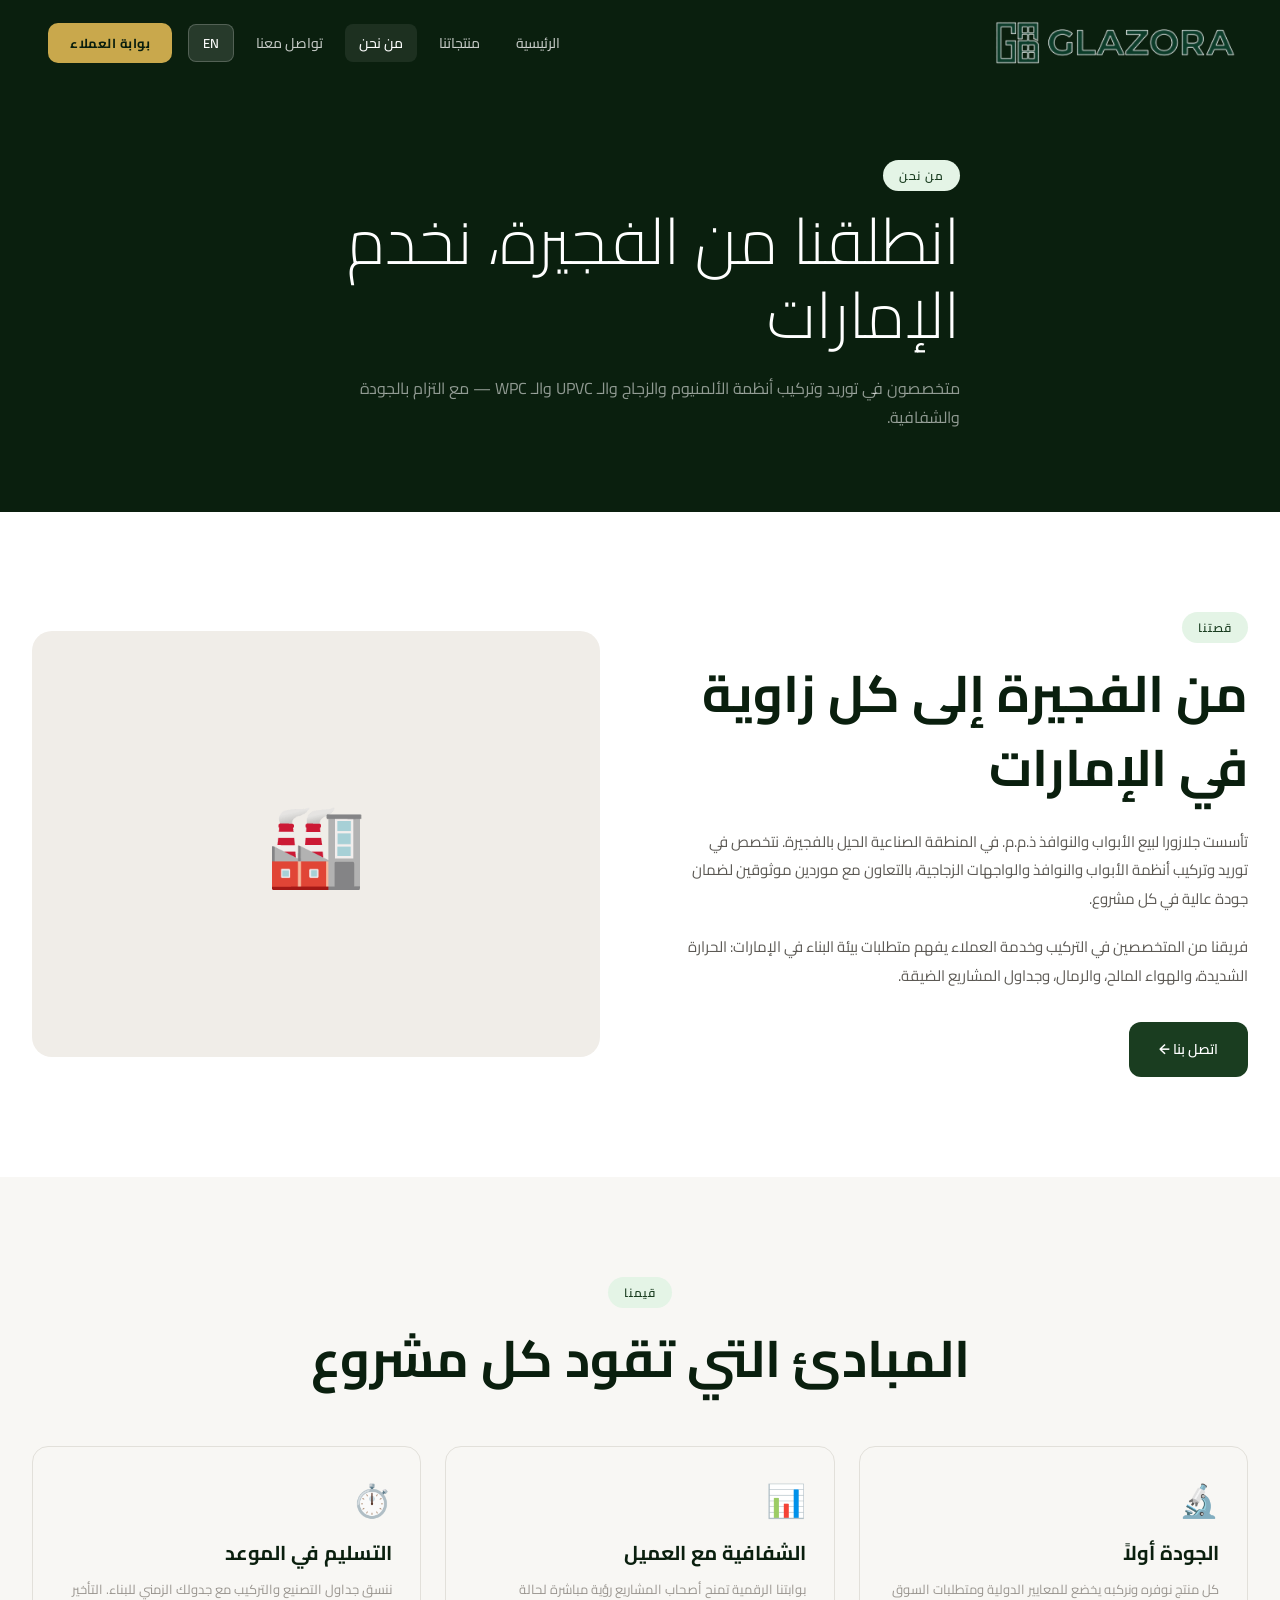
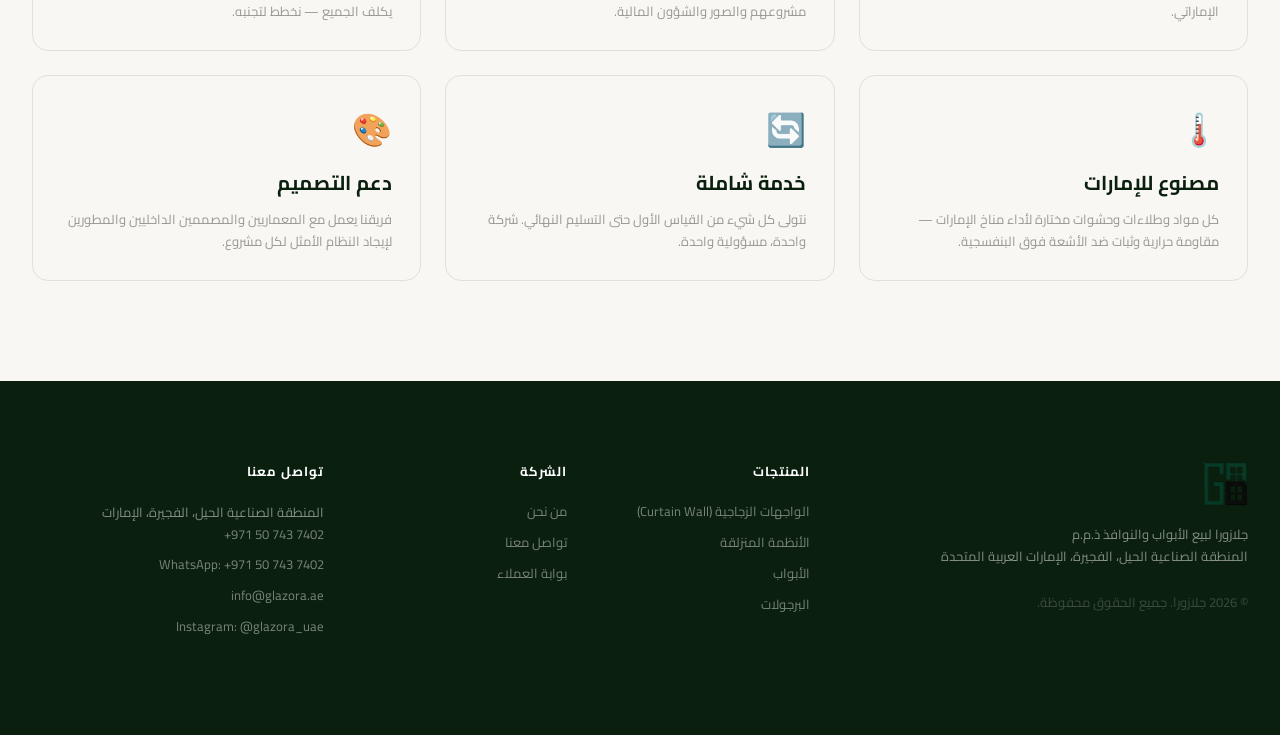
==== commit 6627e73a: "updating some content" ====
--- a/about.html
+++ b/about.html
@@ -19,10 +19,10 @@
       <a href="contact.html" class="nav-link" data-i18n="nav_contact">تواصل معنا</a>
       <button class="lang-toggle" id="langToggle" onclick="toggleLang()">EN</button>
       <a href="signin.html" class="nav-btn" data-i18n="nav_portal">بوابة العملاء</a>
-    </div>
     <div style="display:flex;align-items:center;gap:10px;">
       <button class="lang-toggle lang-toggle-mobile" id="langToggleMobile" onclick="toggleLang()">EN</button>
-      <button class="hamburger" id="hamburger"><span></span><span></span><span></span></button>
+      <button class="hamburger" id="hamburger" aria-label="Menu"><span></span><span></span><span></span></button>
+    </div>
     </div>
   </div>
 </nav>
@@ -80,7 +80,7 @@
         <a href="index.html" class="logo logo-light"><img src="photos/logo.png" alt="Glazora" class="logo-img"/></a>
         <p data-i18n="footer_company">جلازورا لبيع الأبواب والنوافذ ذ.م.م</p>
         <p data-i18n="footer_location">المنطقة الصناعية الحيل، الفجيرة، الإمارات العربية المتحدة</p>
-        <p class="footer-cr" data-i18n="footer_rights">© 2025 جلازورا. جميع الحقوق محفوظة.</p>
+        <p class="footer-cr" data-i18n="footer_rights">© 2026 جلازورا. جميع الحقوق محفوظة.</p>
       </div>
       <div class="footer-col">
         <h4 data-i18n="footer_products">المنتجات</h4>
@@ -98,7 +98,10 @@
       <div class="footer-col">
         <h4 data-i18n="footer_contact_col">تواصل معنا</h4>
         <p data-i18n="loc_val">المنطقة الصناعية الحيل، الفجيرة، الإمارات</p>
+        <a href="tel:+971507437402">+971 50 743 7402</a>
+        <a href="https://wa.me/971507437402" target="_blank">WhatsApp: +971 50 743 7402</a>
         <a href="mailto:info@glazora.ae">info@glazora.ae</a>
+        <a href="https://www.instagram.com/glazora_uae" target="_blank">Instagram: @glazora_uae</a>
       </div>
     </div>
   </div>
@@ -111,8 +114,8 @@
 function toggleLang() {
   const newLang = currentLang === 'ar' ? 'en' : 'ar';
   setLang(newLang);
-  document.getElementById('langToggle').textContent = newLang === 'ar' ? 'EN' : 'ع';
-  document.getElementById('langToggleMobile').textContent = newLang === 'ar' ? 'EN' : 'ع';
+  document.getElementById('langToggle').textContent = newLang === 'ar' ? 'EN' : 'العربية';
+  document.getElementById('langToggleMobile').textContent = newLang === 'ar' ? 'EN' : 'العربية';
 }
 </script>
 </body>
